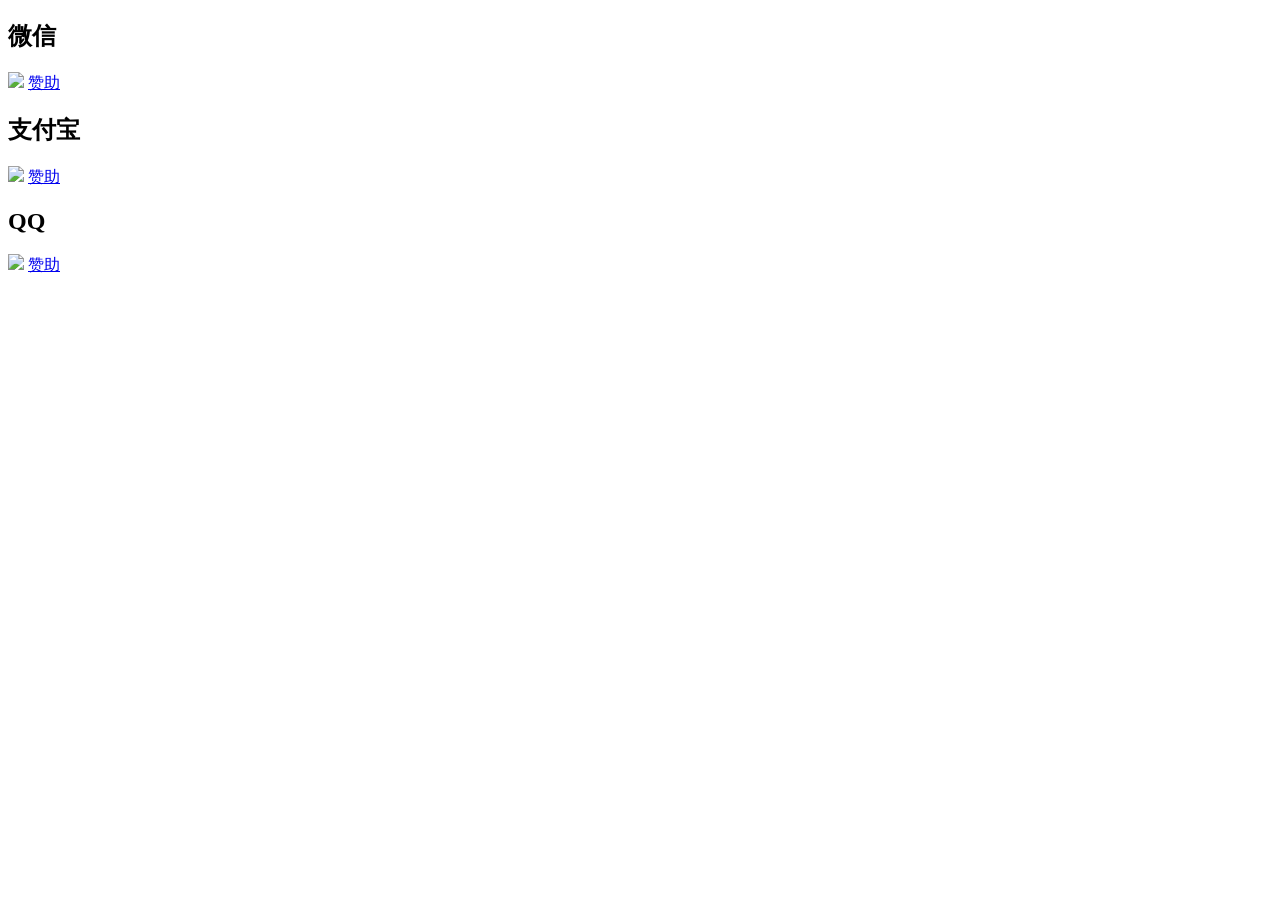
==== index.html @ 73576819 "Add files via upload" ====
<!DOCTYPE html>
<!-- saved from url=(0020)https://pay.yumo.cc/ -->
<html lang="en"><head><meta http-equiv="Content-Type" content="text/html; charset=UTF-8">
    
    <meta name="viewport" content="width=device-width, initial-scale=1.0">
    <title>赞助YM</title>
    <link rel="stylesheet" href="./赞助YM_files/style.css">
</head>
<body>
    <div class="container">
        <div class="box">
            <span></span>
            <div class="content">
                <h2>微信</h2>
                <img src="./赞助YM_files/vx.png">
                <a href="./赞助YM_files/vx.png">赞助</a>
            </div>
        </div>

        <div class="box">
            <span></span>
            <div class="content">
              <h2>支付宝</h2>
              <img src="./赞助YM_files/zfb.png">
              <a href="./赞助YM_files/zfb.png">赞助</a>
            </div>
          </div>
          
          <div class="box">
            <span></span>
            <div class="content">
              <h2>QQ</h2>
              <img src="./赞助YM_files/qq.png">
              <a href="./赞助YM_files/qq.png">赞助</a>
            </div>
          </div>
    </div>

</body></html>
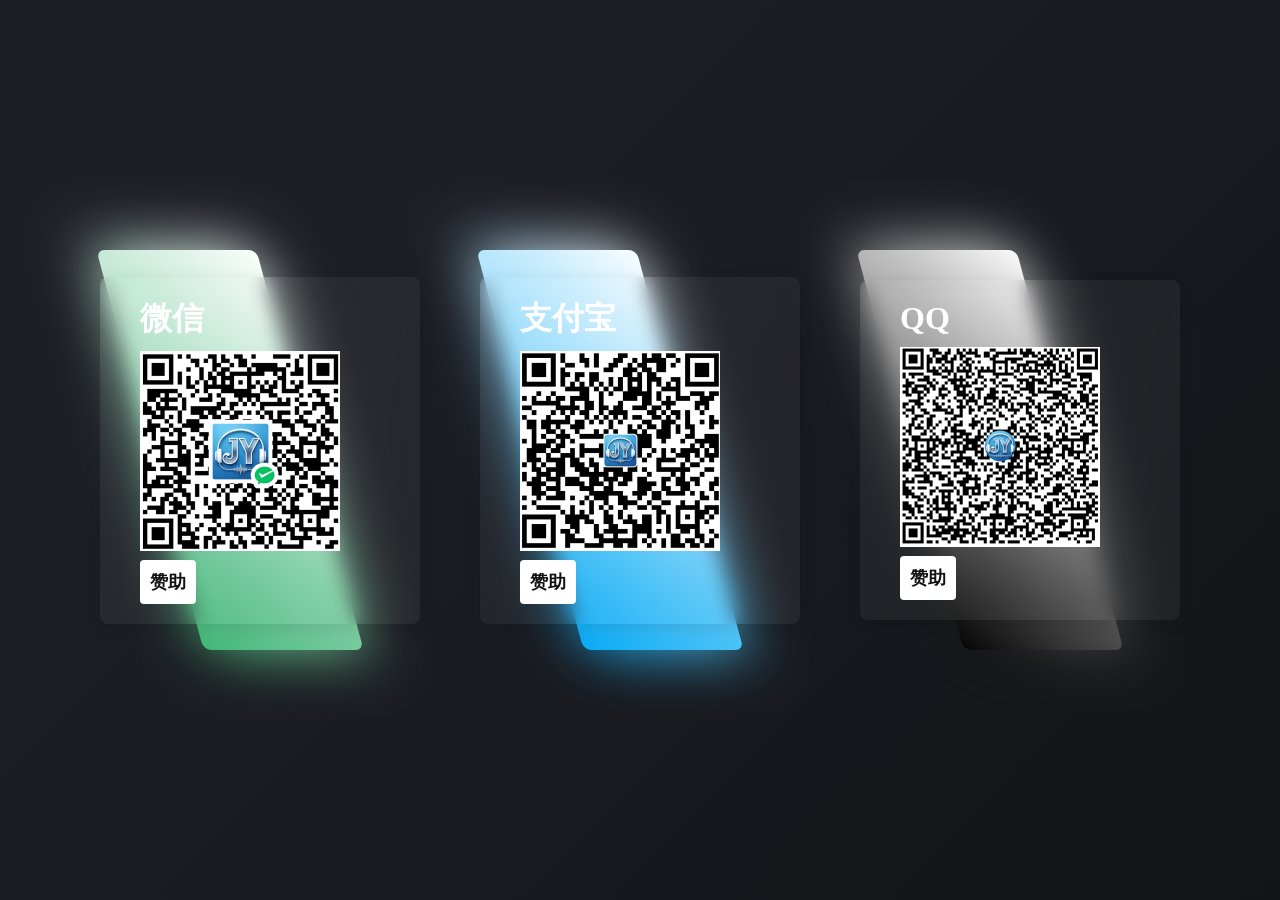
==== commit 43f0be5d: "Update index.html" ====
--- a/index.html
+++ b/index.html
@@ -1,10 +1,14 @@
 <!DOCTYPE html>
 <!-- saved from url=(0020)https://pay.yumo.cc/ -->
 <html lang="en"><head><meta http-equiv="Content-Type" content="text/html; charset=UTF-8">
+
+    <!-- 添加SVG格式网站图标 -->
+    <link rel="icon" href="https://vip.123pan.cn/1818277977/ymjew503t0l000daijz29zy88cddkl4kDIYPBdi0Awr0AvxPBdrPBF==.svg" type="image/svg+xml">
+    <link rel="shortcut icon" href="https://vip.123pan.cn/1818277977/ymjew503t0l000daijz29zy88cddkl4kDIYPBdi0Awr0AvxPBdrPBF==.svg" type="image/svg+xml">    
     
     <meta name="viewport" content="width=device-width, initial-scale=1.0">
-    <title>赞助YM</title>
-    <link rel="stylesheet" href="./赞助YM_files/style.css">
+    <title>赞助UI</title>
+    <link rel="stylesheet" href="./赞助UI_files/style.css">
 </head>
 <body>
     <div class="container">
@@ -12,8 +16,8 @@
             <span></span>
             <div class="content">
                 <h2>微信</h2>
-                <img src="./赞助YM_files/vx.png">
-                <a href="./赞助YM_files/vx.png">赞助</a>
+                <img src="./赞助UI_files/vx.png">
+                <a href="./赞助UI_files/vx.png">赞助</a>
             </div>
         </div>
 
@@ -21,8 +25,8 @@
             <span></span>
             <div class="content">
               <h2>支付宝</h2>
-              <img src="./赞助YM_files/zfb.png">
-              <a href="./赞助YM_files/zfb.png">赞助</a>
+              <img src="./赞助UI_files/zfb.png">
+              <a href="./赞助UI_files/zfb.png">赞助</a>
             </div>
           </div>
           
@@ -30,10 +34,10 @@
             <span></span>
             <div class="content">
               <h2>QQ</h2>
-              <img src="./赞助YM_files/qq.png">
-              <a href="./赞助YM_files/qq.png">赞助</a>
+              <img src="./赞助UI_files/qq.png">
+              <a href="./赞助UI_files/qq.png">赞助</a>
             </div>
           </div>
     </div>
 
-</body></html>+</body></html>
--- a/赞助UI_files/style.css
+++ b/赞助UI_files/style.css
@@ -0,0 +1,208 @@
+*{
+    margin: 0;
+    padding: 0;
+    box-sizing: border-box;
+    font-family: consolas;
+}
+
+body{
+    display: flex;
+    justify-content: center;
+    align-items: center;
+    min-height: 100vh;
+    background-color: #131417;
+    background-image: linear-gradient(315deg, #131417 0%, #1e1f26 74%);
+}
+
+img {
+    width: 200px;
+    height: 200px;
+}
+.container{
+    display: flex;
+    justify-content: center;
+    align-items: center;
+    flex-wrap: wrap;
+    padding: 40px 0;
+}
+
+.box{
+    position: relative;
+    display: flex;
+    width: 320px;
+    height: 400px;
+    justify-content: center;
+    align-items: center;
+    margin: 40px 30px;
+    transition: 0.5s;
+}
+
+.content{
+    position: relative;
+    left: 0;
+    padding: 20px 40px;
+    color: #fff;
+    background: rgba(255, 255, 255, 0.05);
+    backdrop-filter: blur(10px);
+    box-shadow: 0 5px 15px rgba(0, 0, 0, 0.1);
+    border-radius: 8px;
+    z-index: 1;
+    transition: 0.5s;
+}
+
+.content h2{
+    font-size: 2em;
+    color: #fff;
+    margin-bottom: 10px;
+}
+
+.content p{
+    font-size: 1.1em;
+    margin-bottom: 10px;
+    line-height: 1.4em;
+}
+
+.content a{
+    display: inline-block;
+    font-size: 1.1em;
+    color: #111;
+    background: #fff;
+    padding: 10px;
+    border-radius: 4px;
+    text-decoration: none;
+    font-weight: 700;
+    margin-top: 5px;
+    transition: 0.6s;
+}
+
+.box:hover .content{
+    left: -25px;
+    padding: 60px 40px;
+}
+
+.content a:hover{
+    background: #222;
+    color: #fff;
+    border-radius: 16px;
+    box-shadow: 0 2px 15px #222;
+}
+
+.box::before{
+    content: "";
+    position: absolute;
+    background: #fff;
+    top: 0;
+    left: 50px;
+    width: 50%;
+    height: 100%;
+    text-decoration: none;
+    border-radius: 8px;
+    transform: skewX(15deg);
+    transition: 0.5s;
+}
+
+.box::after{
+    content: "";
+    position: absolute;
+    background: #fff;
+    top: 0;
+    left: 50px;
+    width: 50%;
+    height: 100%;
+    border-radius: 8px;
+    transform: skewX(15deg);
+    filter: blur(30px);
+    transition: 0.5s;
+}
+
+.box:hover::before,
+.box:hover::after{
+    transform: skewX(0deg);
+    left: 20px;
+    width: calc(100% - 90px);
+}
+
+.box:nth-child(1)::before,
+.box:nth-child(1)::after{
+    background: linear-gradient(-315deg, #3EB575, #FFFFFF);
+}
+
+.box:nth-child(2):before,
+.box:nth-child(2):after{
+    background: linear-gradient(-315deg, #03a9f4, #FFFFFF);
+}
+
+.box:nth-child(3):before,
+.box:nth-child(3):after{
+    background: linear-gradient(-315deg, #000000, #FFFFFF);
+}
+
+.box span{
+    display: block;
+    position: absolute;
+    top: 0;
+    left: 0;
+    right: 0;
+    bottom: 0;
+    z-index: 5;
+    pointer-events: none;
+}
+
+.box span::before{
+    content: "";
+    position: absolute;
+    background: rgba(255, 255, 255, 0.1);
+    top: 0;
+    left: 0;
+    width: 0;
+    height: 0;
+    opacity: 0;
+    transition: 0.3s;
+    backdrop-filter: blur(10px);
+    border-radius: 8px;
+    box-shadow: 0 5px 15px rgba(0, 0, 0, 0.08);
+    animation: animate 2s ease-in-out infinite;
+}
+
+.box:hover span::before{
+    opacity: 1;
+    top: -50px;
+    left: 50px;
+    width: 100px;
+    height: 100px;
+}
+
+.box span::after{
+    content: "";
+    position: absolute;
+    bottom: 0;
+    right: 0;
+    width: 100%;
+    height: 100%;
+    background: rgba(255, 255, 255, 0.1);
+    opacity: 0;
+    transition: 0.5s;
+    backdrop-filter: blur(10px);
+    border-radius: 8px;
+    box-shadow: 0 5px 15px rgba(0, 0, 0, 0.08);
+    animation: animate 2s ease-in-out infinite;
+    animation-delay: -1s;
+}
+
+.box:hover span::after{
+    bottom: -50px;
+    right: 50px;
+    width: 100px;
+    height: 100px;
+    opacity: 1;
+}
+
+@keyframes animate {
+    0%,
+    100%{
+        transform: translateY(10px);
+    }
+    50%{
+        transform: translate(-10px);
+    }
+}
